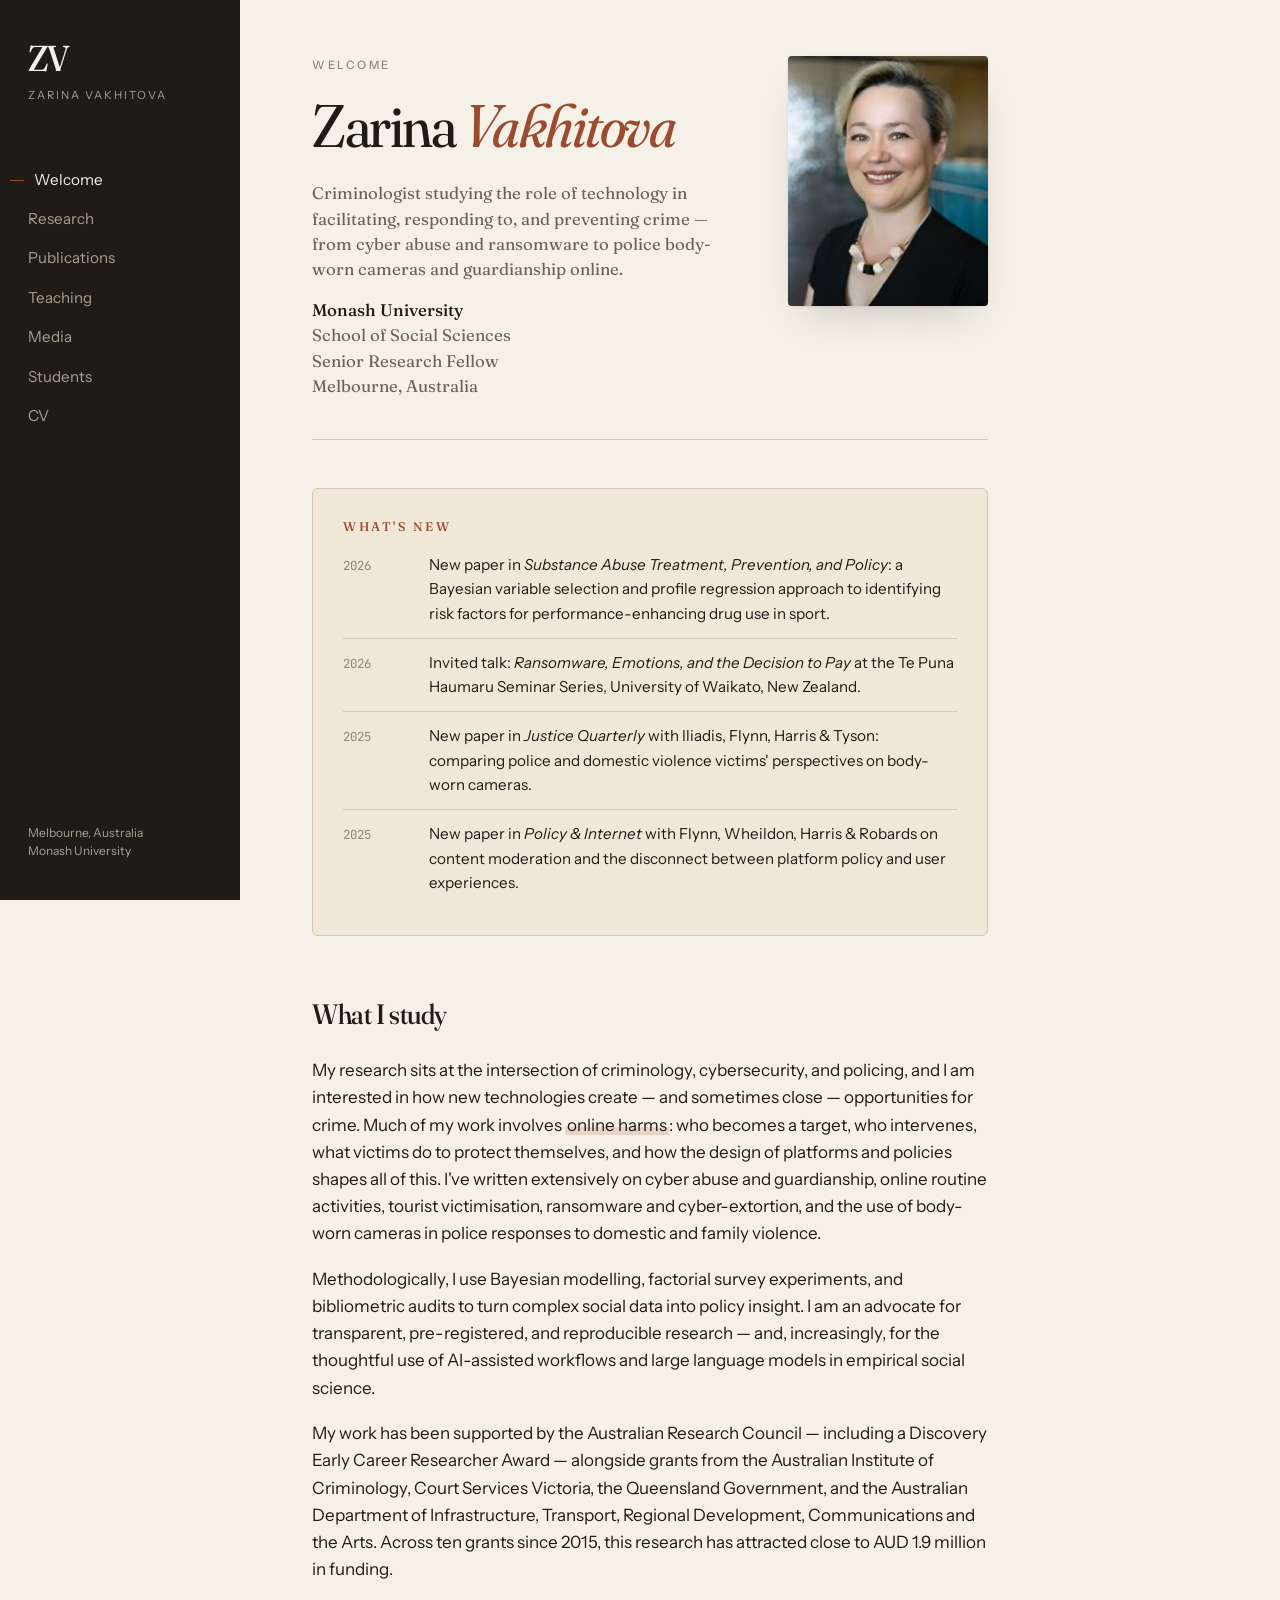
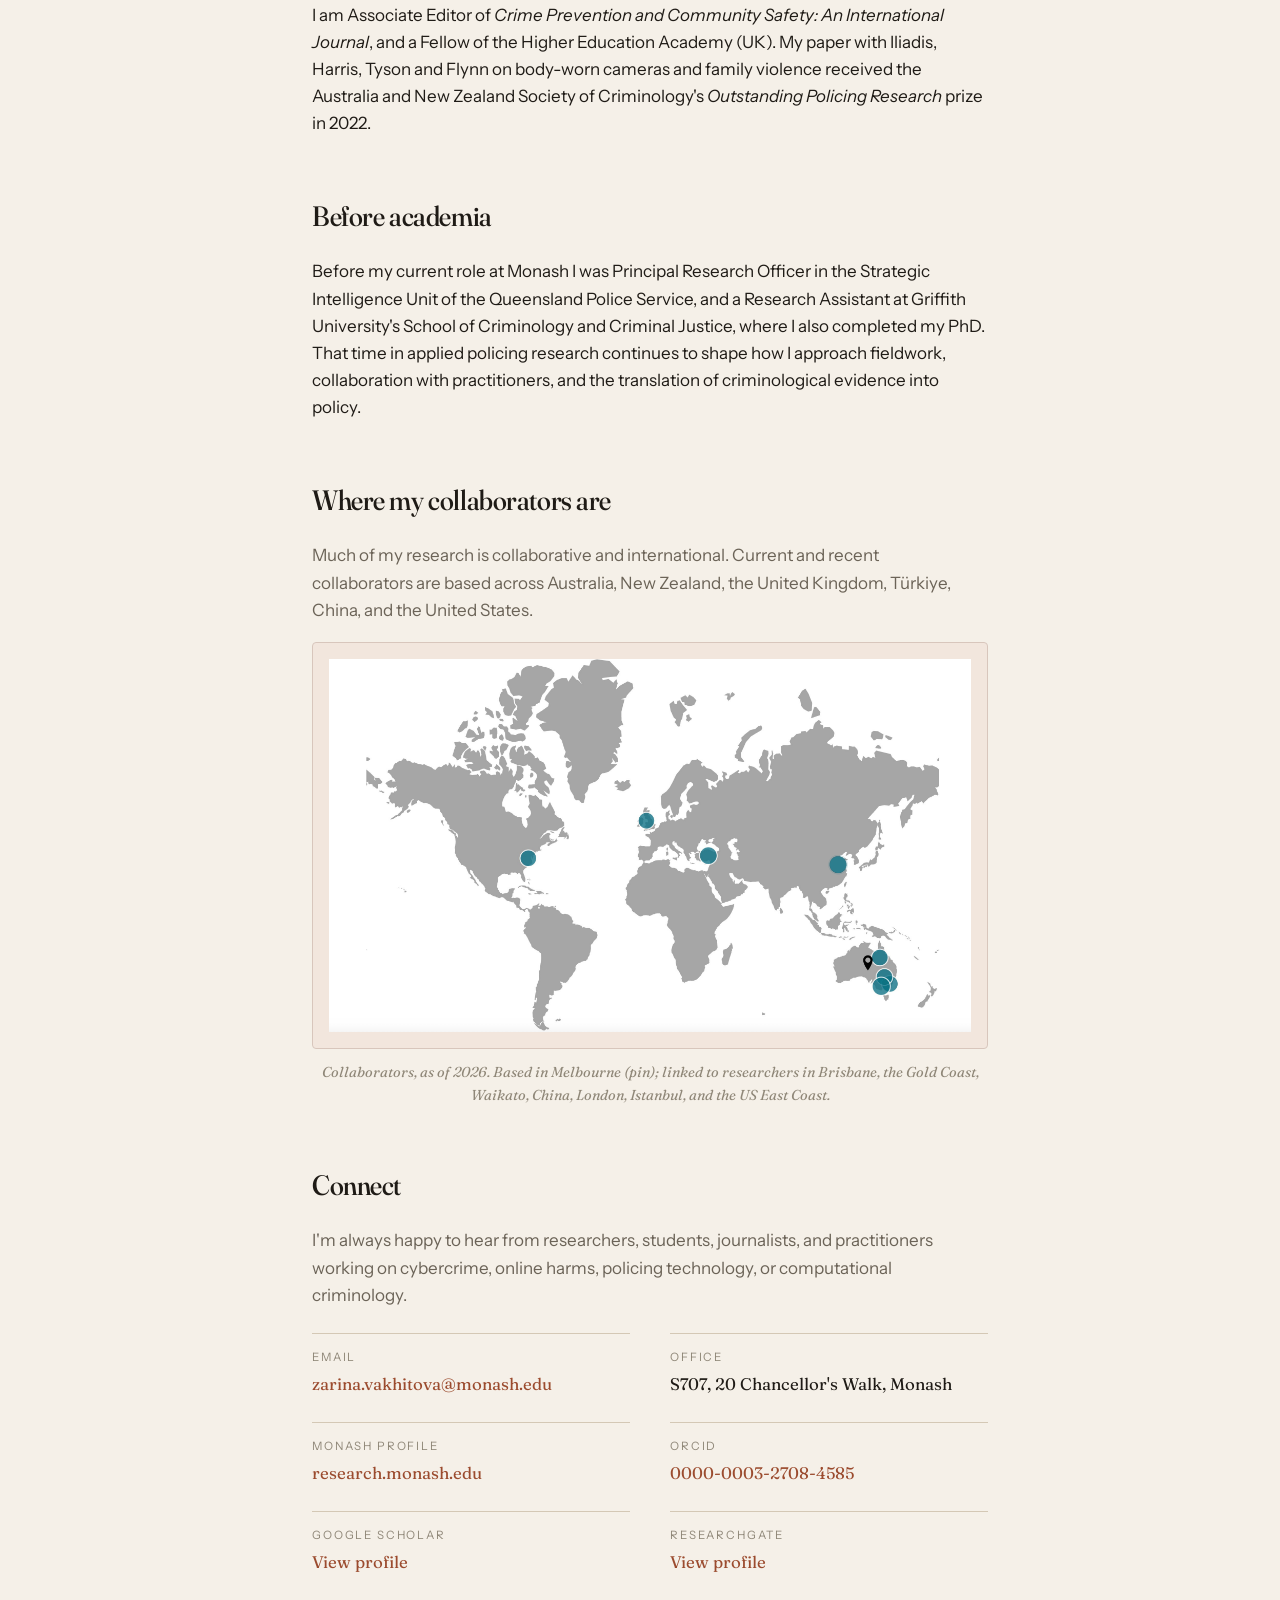
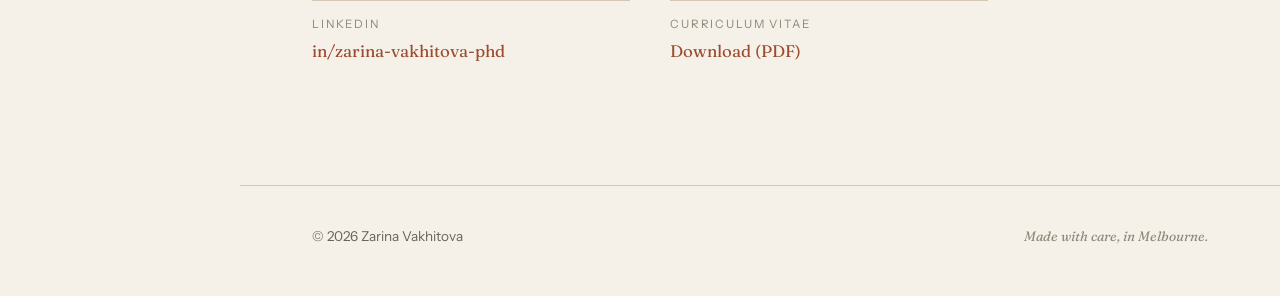
==== index.html @ 58d60b90 "Add files via upload" ====
<!DOCTYPE html>
<html lang="en">
<head>
<meta charset="UTF-8">
<meta name="viewport" content="width=device-width, initial-scale=1.0">
<title>Zarina Vakhitova | Criminologist</title>
<meta name="description" content="Dr Zarina Vakhitova is a criminologist at Monash University studying the role of technology in facilitating, responding to, and preventing crime.">
<link rel="preconnect" href="https://fonts.googleapis.com">
<link rel="preconnect" href="https://fonts.gstatic.com" crossorigin>
<link href="https://fonts.googleapis.com/css2?family=Fraunces:ital,opsz,wght@0,9..144,300;0,9..144,400;0,9..144,500;0,9..144,600;0,9..144,700;1,9..144,400&family=Instrument+Sans:ital,wght@0,400;0,500;0,600;1,400&family=JetBrains+Mono:wght@400;500&display=swap" rel="stylesheet">
<link rel="stylesheet" href="styles.css">
</head>
<body>
<div class="layout">

  <aside class="sidebar">
    <div>
      <a href="index.html" class="logo">ZV</a>
      <div class="logo-sub">Zarina Vakhitova</div>

      <nav class="main-nav">
        <a href="index.html" class="active">Welcome</a>
        <a href="research.html">Research</a>
        <a href="publications.html">Publications</a>
        <a href="teaching.html">Teaching</a>
        <a href="media.html">Media</a>
        <a href="students.html">Students</a>
        <a href="cv.pdf" target="_blank" rel="noopener">CV</a>
      </nav>
    </div>

    <div class="sidebar-footer">
      Melbourne, Australia<br>
      Monash University
    </div>
  </aside>

  <main>

    <div class="hero">
      <div>
        <div class="eyebrow">Welcome</div>
        <h1 class="name">Zarina <em>Vakhitova</em></h1>

        <div class="affiliations">
          Criminologist studying the role of technology in facilitating, responding to, and preventing crime — from cyber abuse and ransomware to police body-worn cameras and guardianship online.

          <div class="af-block">
            <strong>Monash University</strong>
            School of Social Sciences<br>
            Senior Research Fellow<br>
            Melbourne, Australia
          </div>
        </div>
      </div>

      <div class="hero-photo">
        <img src="ZarinaV_portrait.jpg" alt="Zarina Vakhitova">
      </div>
    </div>

    <div class="whats-new">
      <h3>What's New</h3>
      <div class="news-item">
        <div class="news-date">2026</div>
        <div class="news-body">New paper in <em>Substance Abuse Treatment, Prevention, and Policy</em>: a Bayesian variable selection and profile regression approach to identifying risk factors for performance-enhancing drug use in sport.</div>
      </div>
      <div class="news-item">
        <div class="news-date">2026</div>
        <div class="news-body">Invited talk: <em>Ransomware, Emotions, and the Decision to Pay</em> at the Te Puna Haumaru Seminar Series, University of Waikato, New Zealand.</div>
      </div>
      <div class="news-item">
        <div class="news-date">2025</div>
        <div class="news-body">New paper in <em>Justice Quarterly</em> with Iliadis, Flynn, Harris &amp; Tyson: comparing police and domestic violence victims' perspectives on body-worn cameras.</div>
      </div>
      <div class="news-item">
        <div class="news-date">2025</div>
        <div class="news-body">New paper in <em>Policy &amp; Internet</em> with Flynn, Wheildon, Harris &amp; Robards on content moderation and the disconnect between platform policy and user experiences.</div>
      </div>
    </div>

    <section id="about">
      <h2>What I study</h2>

      <p>My research sits at the intersection of criminology, cybersecurity, and policing, and I am interested in how new technologies create — and sometimes close — opportunities for crime. Much of my work involves <span class="highlight">online harms</span>: who becomes a target, who intervenes, what victims do to protect themselves, and how the design of platforms and policies shapes all of this. I've written extensively on cyber abuse and guardianship, online routine activities, tourist victimisation, ransomware and cyber-extortion, and the use of body-worn cameras in police responses to domestic and family violence.</p>

      <p>Methodologically, I use Bayesian modelling, factorial survey experiments, and bibliometric audits to turn complex social data into policy insight. I am an advocate for transparent, pre-registered, and reproducible research — and, increasingly, for the thoughtful use of AI-assisted workflows and large language models in empirical social science.</p>

      <p>My work has been supported by the Australian Research Council — including a Discovery Early Career Researcher Award — alongside grants from the Australian Institute of Criminology, Court Services Victoria, the Queensland Government, and the Australian Department of Infrastructure, Transport, Regional Development, Communications and the Arts. Across ten grants since 2015, this research has attracted close to AUD 1.9&nbsp;million in funding.</p>

      <p>I am Associate Editor of <em>Crime Prevention and Community Safety: An International Journal</em>, and a Fellow of the Higher Education Academy (UK). My paper with Iliadis, Harris, Tyson and Flynn on body-worn cameras and family violence received the Australia and New Zealand Society of Criminology's <em>Outstanding Policing Research</em> prize in 2022.</p>
    </section>

    <section id="before-academia">
      <h2>Before academia</h2>
      <p>Before my current role at Monash I was Principal Research Officer in the Strategic Intelligence Unit of the Queensland Police Service, and a Research Assistant at Griffith University's School of Criminology and Criminal Justice, where I also completed my PhD. That time in applied policing research continues to shape how I approach fieldwork, collaboration with practitioners, and the translation of criminological evidence into policy.</p>
    </section>

    <section id="collaborations">
      <h2>Where my collaborators are</h2>
      <p class="muted" style="max-width: 60ch;">Much of my research is collaborative and international. Current and recent collaborators are based across Australia, New&nbsp;Zealand, the United Kingdom, Türkiye, China, and the United States.</p>
      <div class="map-block">
        <img src="collaborations-map.png" alt="World map showing collaborator locations across Australia, New Zealand, China, the UK, Türkiye, and the US.">
        <div class="map-caption">Collaborators, as of 2026. Based in Melbourne (pin); linked to researchers in Brisbane, the Gold Coast, Waikato, China, London, Istanbul, and the US East Coast.</div>
      </div>
    </section>

    <section id="connect">
      <h2>Connect</h2>
      <p class="muted" style="max-width: 60ch;">I'm always happy to hear from researchers, students, journalists, and practitioners working on cybercrime, online harms, policing technology, or computational criminology.</p>

      <div class="connect-grid">
        <div class="connect-item">
          <div class="label">Email</div>
          <a href="mailto:zarina.vakhitova@monash.edu">zarina.vakhitova@monash.edu</a>
        </div>
        <div class="connect-item">
          <div class="label">Office</div>
          <a href="#" style="color: var(--ink); border: none;">S707, 20 Chancellor's Walk, Monash</a>
        </div>
        <div class="connect-item">
          <div class="label">Monash Profile</div>
          <a href="https://research.monash.edu/en/persons/zarina-vakhitova" target="_blank" rel="noopener">research.monash.edu</a>
        </div>
        <div class="connect-item">
          <div class="label">ORCID</div>
          <a href="https://orcid.org/0000-0003-2708-4585" target="_blank" rel="noopener">0000-0003-2708-4585</a>
        </div>
        <div class="connect-item">
          <div class="label">Google Scholar</div>
          <a href="https://scholar.google.com.au/citations?user=HDpmqrgAAAAJ&hl=en" target="_blank" rel="noopener">View profile</a>
        </div>
        <div class="connect-item">
          <div class="label">ResearchGate</div>
          <a href="https://www.researchgate.net/profile/Zarina-Vakhitova" target="_blank" rel="noopener">View profile</a>
        </div>
        <div class="connect-item">
          <div class="label">LinkedIn</div>
          <a href="https://www.linkedin.com/in/zarina-vakhitova-phd-aa4309151/" target="_blank" rel="noopener">in/zarina-vakhitova-phd</a>
        </div>
        <div class="connect-item">
          <div class="label">Curriculum Vitae</div>
          <a href="cv.pdf" target="_blank" rel="noopener">Download (PDF)</a>
        </div>
      </div>
    </section>

  </main>

  <footer>
    <div>© 2026 Zarina Vakhitova</div>
    <div class="sig">Made with care, in Melbourne.</div>
  </footer>

</div>
</body>
</html>
---- styles.css ----
/* =========================================================
   Zarina Vakhitova — shared stylesheet
   Tweak the variables in :root to change the whole palette.
   ========================================================= */

:root {
  --bg: #F5F0E8;
  --bg-panel: #EFE7D8;
  --ink: #1F1B16;
  --ink-muted: #6B6357;
  --ink-faint: #8F8778;
  --accent: #9B4B2E;          /* terracotta */
  --accent-hover: #7D3A23;
  --accent-soft: #E8D4C4;
  --secondary: #5A6B47;       /* sage / olive */
  --rule: #D4C8B5;
  --sidebar-bg: #1F1B16;
  --sidebar-ink: #F5F0E8;
  --sidebar-muted: #A9A091;
}

* { box-sizing: border-box; margin: 0; padding: 0; }

html { scroll-behavior: smooth; }

body {
  background: var(--bg);
  color: var(--ink);
  font-family: 'Instrument Sans', -apple-system, sans-serif;
  font-size: 17px;
  line-height: 1.6;
  -webkit-font-smoothing: antialiased;
}

a {
  color: var(--accent);
  text-decoration: none;
  border-bottom: 1px solid transparent;
  transition: border-color .2s, color .2s;
}
a:hover { color: var(--accent-hover); border-bottom-color: var(--accent); }

/* ---------------- Layout ---------------- */
.layout {
  display: grid;
  grid-template-columns: 240px 1fr;
  min-height: 100vh;
}

/* ---------------- Sidebar ---------------- */
.sidebar {
  background: var(--sidebar-bg);
  color: var(--sidebar-ink);
  padding: 2.5rem 1.75rem;
  position: sticky;
  top: 0;
  height: 100vh;
  display: flex;
  flex-direction: column;
  overflow-y: auto;
}

.logo {
  font-family: 'Fraunces', serif;
  font-weight: 500;
  font-size: 2.25rem;
  letter-spacing: -0.02em;
  color: var(--sidebar-ink);
  border-bottom: none;
  line-height: 1;
  display: inline-block;
  font-variation-settings: "opsz" 144, "SOFT" 50;
}
.logo:hover { color: var(--accent-soft); border-bottom: none; }

.logo-sub {
  font-family: 'Instrument Sans', sans-serif;
  font-size: 0.7rem;
  text-transform: uppercase;
  letter-spacing: 0.18em;
  color: var(--sidebar-muted);
  margin-top: 0.5rem;
}

nav.main-nav {
  margin-top: 3.5rem;
  display: flex;
  flex-direction: column;
  gap: 0.15rem;
}

nav.main-nav a {
  color: var(--sidebar-muted);
  font-size: 0.95rem;
  padding: 0.4rem 0;
  border: none;
  transition: color .18s, padding-left .18s;
}
nav.main-nav a:hover,
nav.main-nav a.active {
  color: var(--sidebar-ink);
  padding-left: 0.35rem;
  border-bottom: none;
}
nav.main-nav a.active::before {
  content: "";
  display: inline-block;
  width: 14px;
  height: 1px;
  background: var(--accent);
  vertical-align: middle;
  margin-right: 10px;
  margin-left: -24px;
}

.sidebar-footer {
  margin-top: auto;
  padding-top: 2rem;
  font-size: 0.75rem;
  color: var(--sidebar-muted);
  line-height: 1.5;
}

/* ---------------- Main content ---------------- */
main {
  padding: 3.5rem 4.5rem 4rem;
  max-width: 820px;
}

.eyebrow {
  font-size: 0.72rem;
  letter-spacing: 0.22em;
  text-transform: uppercase;
  color: var(--ink-faint);
  margin-bottom: 1.25rem;
  font-weight: 500;
}

h1.name {
  font-family: 'Fraunces', serif;
  font-weight: 400;
  font-size: clamp(2.5rem, 5vw, 3.75rem);
  line-height: 1.05;
  letter-spacing: -0.025em;
  margin-bottom: 1.5rem;
  font-variation-settings: "opsz" 144, "SOFT" 50;
}
h1.name em { font-style: italic; color: var(--accent); font-weight: 400; }

/* ---------------- Hero (index) ---------------- */
.hero {
  display: grid;
  grid-template-columns: 1fr 200px;
  gap: 2.5rem;
  align-items: start;
  padding-bottom: 2.5rem;
  border-bottom: 1px solid var(--rule);
  margin-bottom: 3rem;
}

.hero-photo {
  width: 200px;
  aspect-ratio: 4 / 5;
  border-radius: 4px;
  overflow: hidden;
  box-shadow: 0 1px 3px rgba(31,27,22,.08), 0 20px 40px -20px rgba(31,27,22,.25);
  background: var(--accent-soft);
}
.hero-photo img {
  width: 100%;
  height: 100%;
  object-fit: cover;
  display: block;
  filter: saturate(0.95) contrast(1.02);
  transition: filter .4s ease;
}
.hero-photo:hover img { filter: saturate(1.05) contrast(1.03); }

.affiliations {
  font-family: 'Fraunces', serif;
  font-size: 1.05rem;
  line-height: 1.5;
  color: var(--ink-muted);
  font-variation-settings: "opsz" 14;
}
.affiliations strong { color: var(--ink); font-weight: 500; display: block; }
.affiliations .af-block { margin-top: 0.75rem; }
.affiliations .af-block:first-child { margin-top: 1rem; }

/* ---------------- Page hero (non-index pages) ---------------- */
.page-hero {
  padding-bottom: 2rem;
  border-bottom: 1px solid var(--rule);
  margin-bottom: 3rem;
}
.page-hero h1 {
  font-family: 'Fraunces', serif;
  font-weight: 400;
  font-size: clamp(2.25rem, 4.5vw, 3.25rem);
  line-height: 1.05;
  letter-spacing: -0.025em;
  margin-bottom: 1rem;
  font-variation-settings: "opsz" 144, "SOFT" 50;
}
.page-hero h1 em { font-style: italic; color: var(--accent); font-weight: 400; }
.page-hero .lede {
  font-family: 'Fraunces', serif;
  font-variation-settings: "opsz" 14;
  font-size: 1.15rem;
  color: var(--ink-muted);
  max-width: 62ch;
  line-height: 1.55;
}

/* ---------------- Content sections ---------------- */
section { margin-bottom: 3.5rem; }

h2 {
  font-family: 'Fraunces', serif;
  font-weight: 500;
  font-size: 1.75rem;
  letter-spacing: -0.015em;
  margin-bottom: 1.25rem;
  color: var(--ink);
  font-variation-settings: "opsz" 144, "SOFT" 30;
}

h3 {
  font-family: 'Fraunces', serif;
  font-weight: 500;
  font-size: 1.2rem;
  letter-spacing: -0.01em;
  margin-bottom: 0.5rem;
  color: var(--ink);
  font-variation-settings: "opsz" 14;
}

section p { margin-bottom: 1.15rem; color: var(--ink); }
section p + p { margin-top: 0; }

.highlight {
  background: linear-gradient(transparent 62%, var(--accent-soft) 62%);
  padding: 0 2px;
}

.muted { color: var(--ink-muted); }

/* ---------------- What's New panel ---------------- */
.whats-new {
  background: var(--bg-panel);
  border: 1px solid var(--rule);
  border-radius: 6px;
  padding: 1.75rem 1.9rem;
  margin-bottom: 3.5rem;
}
.whats-new h3 {
  font-family: 'Fraunces', serif;
  font-weight: 500;
  font-size: 0.78rem;
  text-transform: uppercase;
  letter-spacing: 0.2em;
  color: var(--accent);
  margin-bottom: 1rem;
}
.news-item {
  display: grid;
  grid-template-columns: 70px 1fr;
  gap: 1rem;
  padding: 0.75rem 0;
  border-top: 1px solid var(--rule);
  font-size: 0.95rem;
}
.news-item:first-of-type { border-top: none; padding-top: 0; }
.news-date {
  font-family: 'JetBrains Mono', monospace;
  font-size: 0.78rem;
  color: var(--ink-faint);
  padding-top: 3px;
}
.news-body { color: var(--ink); }

/* ---------------- Publications ---------------- */
.pub-year {
  font-family: 'JetBrains Mono', monospace;
  font-size: 0.78rem;
  color: var(--ink-faint);
  text-transform: uppercase;
  letter-spacing: 0.2em;
  margin: 2.5rem 0 1rem;
  padding-bottom: 0.5rem;
  border-bottom: 1px solid var(--rule);
}
.pub-year:first-child { margin-top: 0; }

.pub-list { list-style: none; padding: 0; }
.pub-item {
  padding: 1.1rem 0;
  border-top: 1px solid var(--rule);
}
.pub-item:first-child { border-top: none; padding-top: 0; }
.pub-title {
  font-family: 'Fraunces', serif;
  font-weight: 500;
  font-size: 1.1rem;
  margin-bottom: 0.35rem;
  color: var(--ink);
  font-variation-settings: "opsz" 14;
  line-height: 1.35;
}
.pub-authors { color: var(--ink-muted); font-size: 0.95rem; margin-bottom: 0.25rem; }
.pub-authors strong { color: var(--ink); font-weight: 500; }
.pub-venue { font-style: italic; color: var(--ink-faint); font-size: 0.9rem; }
.pub-links { margin-top: 0.6rem; display: flex; gap: 0.5rem; flex-wrap: wrap; }
.pub-links a {
  font-family: 'Instrument Sans', sans-serif;
  font-size: 0.72rem;
  text-transform: uppercase;
  letter-spacing: 0.12em;
  border: 1px solid var(--rule);
  padding: 0.3rem 0.7rem;
  border-radius: 3px;
  color: var(--ink-muted);
}
.pub-links a:hover {
  background: var(--accent-soft);
  border-color: var(--accent-soft);
  color: var(--ink);
}

/* ---------------- Course list (teaching) ---------------- */
.course-list { display: flex; flex-direction: column; }
.course {
  padding: 1.25rem 0;
  border-top: 1px solid var(--rule);
  display: grid;
  grid-template-columns: 120px 1fr;
  gap: 1.5rem;
  align-items: start;
}
.course:first-child { border-top: none; padding-top: 0; }
.course-code {
  font-family: 'JetBrains Mono', monospace;
  font-size: 0.82rem;
  color: var(--accent);
  padding-top: 3px;
  letter-spacing: 0.05em;
}
.course-title {
  font-family: 'Fraunces', serif;
  font-weight: 500;
  font-size: 1.1rem;
  margin-bottom: 0.25rem;
  font-variation-settings: "opsz" 14;
}
.course-meta { color: var(--ink-faint); font-size: 0.85rem; margin-bottom: 0.5rem; }
.course-desc { color: var(--ink-muted); font-size: 0.95rem; }

/* ---------------- Media list ---------------- */
.media-item {
  display: grid;
  grid-template-columns: 120px 1fr;
  gap: 1.5rem;
  padding: 1.1rem 0;
  border-top: 1px solid var(--rule);
  align-items: baseline;
}
.media-item:first-of-type { border-top: none; padding-top: 0; }
.media-outlet {
  font-family: 'JetBrains Mono', monospace;
  font-size: 0.78rem;
  text-transform: uppercase;
  letter-spacing: 0.12em;
  color: var(--ink-faint);
}
.media-title {
  font-family: 'Fraunces', serif;
  font-size: 1.05rem;
  font-weight: 500;
  margin-bottom: 0.25rem;
  font-variation-settings: "opsz" 14;
}
.media-date { color: var(--ink-faint); font-size: 0.85rem; }

/* ---------------- Student list ---------------- */
.student-list {
  display: grid;
  grid-template-columns: 1fr 1fr;
  gap: 1.25rem 2rem;
  margin-top: 1rem;
}
.student {
  padding: 1rem 0;
  border-top: 1px solid var(--rule);
}
.student-name {
  font-family: 'Fraunces', serif;
  font-weight: 500;
  font-size: 1.05rem;
  margin-bottom: 0.2rem;
  font-variation-settings: "opsz" 14;
}
.student-topic { font-size: 0.92rem; color: var(--ink-muted); margin-bottom: 0.15rem; }
.student-status { font-size: 0.8rem; color: var(--ink-faint); font-style: italic; }

/* ---------------- Connect (index) ---------------- */
.connect-grid {
  display: grid;
  grid-template-columns: 1fr 1fr;
  gap: 1.5rem 2.5rem;
  margin-top: 1.5rem;
}
.connect-item {
  border-top: 1px solid var(--rule);
  padding-top: 0.9rem;
}
.connect-item .label {
  font-size: 0.72rem;
  text-transform: uppercase;
  letter-spacing: 0.16em;
  color: var(--ink-faint);
  margin-bottom: 0.25rem;
}
.connect-item a {
  font-family: 'Fraunces', serif;
  font-size: 1.05rem;
  font-weight: 400;
  border: none;
  font-variation-settings: "opsz" 14;
}

/* ---------------- Funding list ---------------- */
.grant-list { display: flex; flex-direction: column; }
.grant {
  display: grid;
  grid-template-columns: 60px 1fr 130px;
  gap: 1.25rem;
  padding: 0.9rem 0;
  border-top: 1px solid var(--rule);
  align-items: baseline;
}
.grant:first-child { border-top: none; padding-top: 0; }
.grant-year {
  font-family: 'JetBrains Mono', monospace;
  font-size: 0.82rem;
  color: var(--accent);
}
.grant-title {
  font-family: 'Fraunces', serif;
  font-size: 1.02rem;
  font-weight: 500;
  line-height: 1.35;
  font-variation-settings: "opsz" 14;
  margin-bottom: 0.2rem;
}
.grant-funder { color: var(--ink-faint); font-size: 0.85rem; }
.grant-amount {
  font-family: 'JetBrains Mono', monospace;
  font-size: 0.9rem;
  color: var(--ink-muted);
  text-align: right;
}
.grant-total {
  margin-top: 0.75rem;
  padding-top: 0.9rem;
  border-top: 2px solid var(--ink);
  display: flex;
  justify-content: space-between;
  font-family: 'Fraunces', serif;
  font-variation-settings: "opsz" 14;
}
.grant-total strong {
  font-family: 'JetBrains Mono', monospace;
  font-weight: 500;
}

@media (max-width: 860px) {
  .grant {
    grid-template-columns: 1fr;
    gap: 0.25rem;
  }
  .grant-amount { text-align: left; }
}

/* ---------------- Callout box ---------------- */
.callout {
  background: var(--bg-panel);
  border-left: 3px solid var(--accent);
  padding: 1.25rem 1.5rem;
  margin: 1.5rem 0;
  border-radius: 0 4px 4px 0;
  font-family: 'Fraunces', serif;
  font-variation-settings: "opsz" 14;
  color: var(--ink);
  font-size: 1rem;
  line-height: 1.55;
}

/* ---------------- Quotes / testimonials ---------------- */
.quote {
  font-family: 'Fraunces', serif;
  font-variation-settings: "opsz" 14;
  font-style: italic;
  color: var(--ink);
  font-size: 1.05rem;
  line-height: 1.55;
  padding: 0.25rem 0 0.25rem 1.5rem;
  border-left: 2px solid var(--accent);
  margin: 1.25rem 0;
}
.quote cite {
  display: block;
  margin-top: 0.6rem;
  font-style: normal;
  font-size: 0.72rem;
  color: var(--ink-faint);
  letter-spacing: 0.12em;
  text-transform: uppercase;
  font-family: 'Instrument Sans', sans-serif;
}

/* ---------------- Collaborations map ---------------- */
.map-block { margin: 1rem 0 0; }
.map-block img {
  width: 100%;
  height: auto;
  display: block;
  border-radius: 4px;
  background: var(--bg-panel);
  padding: 1rem;
  border: 1px solid var(--rule);
  filter: hue-rotate(-20deg) saturate(0.85);
}
.map-caption {
  font-family: 'Fraunces', serif;
  font-style: italic;
  font-variation-settings: "opsz" 14;
  color: var(--ink-faint);
  font-size: 0.9rem;
  margin-top: 0.75rem;
  text-align: center;
}

/* ---------------- Funding list ---------------- */
.funding-list { display: flex; flex-direction: column; }
.grant {
  display: grid;
  grid-template-columns: 60px 1fr 130px;
  gap: 1.5rem;
  padding: 1rem 0;
  border-top: 1px solid var(--rule);
  align-items: baseline;
}
.grant:first-child { border-top: none; padding-top: 0; }
.grant-year {
  font-family: 'JetBrains Mono', monospace;
  font-size: 0.82rem;
  color: var(--ink-faint);
  letter-spacing: 0.05em;
}
.grant-title {
  font-family: 'Fraunces', serif;
  font-weight: 500;
  font-size: 1rem;
  margin-bottom: 0.2rem;
  font-variation-settings: "opsz" 14;
  line-height: 1.35;
}
.grant-funder { color: var(--ink-muted); font-size: 0.88rem; }
.grant-amount {
  font-family: 'JetBrains Mono', monospace;
  font-size: 0.85rem;
  color: var(--secondary);
  text-align: right;
  font-weight: 500;
}

/* ---------------- Status tags (in press, under review) ---------------- */
.tag {
  display: inline-block;
  font-family: 'Instrument Sans', sans-serif;
  font-size: 0.68rem;
  text-transform: uppercase;
  letter-spacing: 0.14em;
  background: var(--accent-soft);
  color: var(--accent-hover);
  padding: 0.15rem 0.5rem;
  border-radius: 3px;
  margin-left: 0.5rem;
  vertical-align: middle;
  font-weight: 500;
}
.tag.review { background: #DEDBC9; color: var(--secondary); }

/* ---------------- Footer ---------------- */
footer {
  grid-column: 2;
  padding: 2.5rem 4.5rem 3rem;
  border-top: 1px solid var(--rule);
  font-size: 0.85rem;
  color: var(--ink-muted);
  display: flex;
  justify-content: space-between;
  flex-wrap: wrap;
  gap: 1rem;
}
footer .sig {
  font-family: 'Fraunces', serif;
  font-style: italic;
  color: var(--ink-faint);
}

/* ---------------- Responsive ---------------- */
@media (max-width: 860px) {
  .layout { grid-template-columns: 1fr; }
  .sidebar {
    position: static;
    height: auto;
    padding: 1.5rem 1.75rem;
    flex-direction: row;
    align-items: center;
    justify-content: space-between;
    flex-wrap: wrap;
  }
  nav.main-nav {
    margin-top: 0;
    flex-direction: row;
    gap: 0.25rem 1.25rem;
    flex-wrap: wrap;
  }
  nav.main-nav a.active::before { display: none; }
  nav.main-nav a.active { padding-left: 0; }
  .sidebar-footer { display: none; }
  main { padding: 2.5rem 1.75rem 3rem; }
  .hero { grid-template-columns: 1fr; gap: 1.5rem; }
  .hero-photo { width: 160px; }
  .connect-grid { grid-template-columns: 1fr; }
  .student-list { grid-template-columns: 1fr; }
  .course { grid-template-columns: 1fr; gap: 0.25rem; }
  .media-item { grid-template-columns: 1fr; gap: 0.35rem; }
  .grant { grid-template-columns: 1fr; gap: 0.25rem; }
  .grant-amount { text-align: left; }
  footer { padding: 2rem 1.75rem; grid-column: 1; }
}
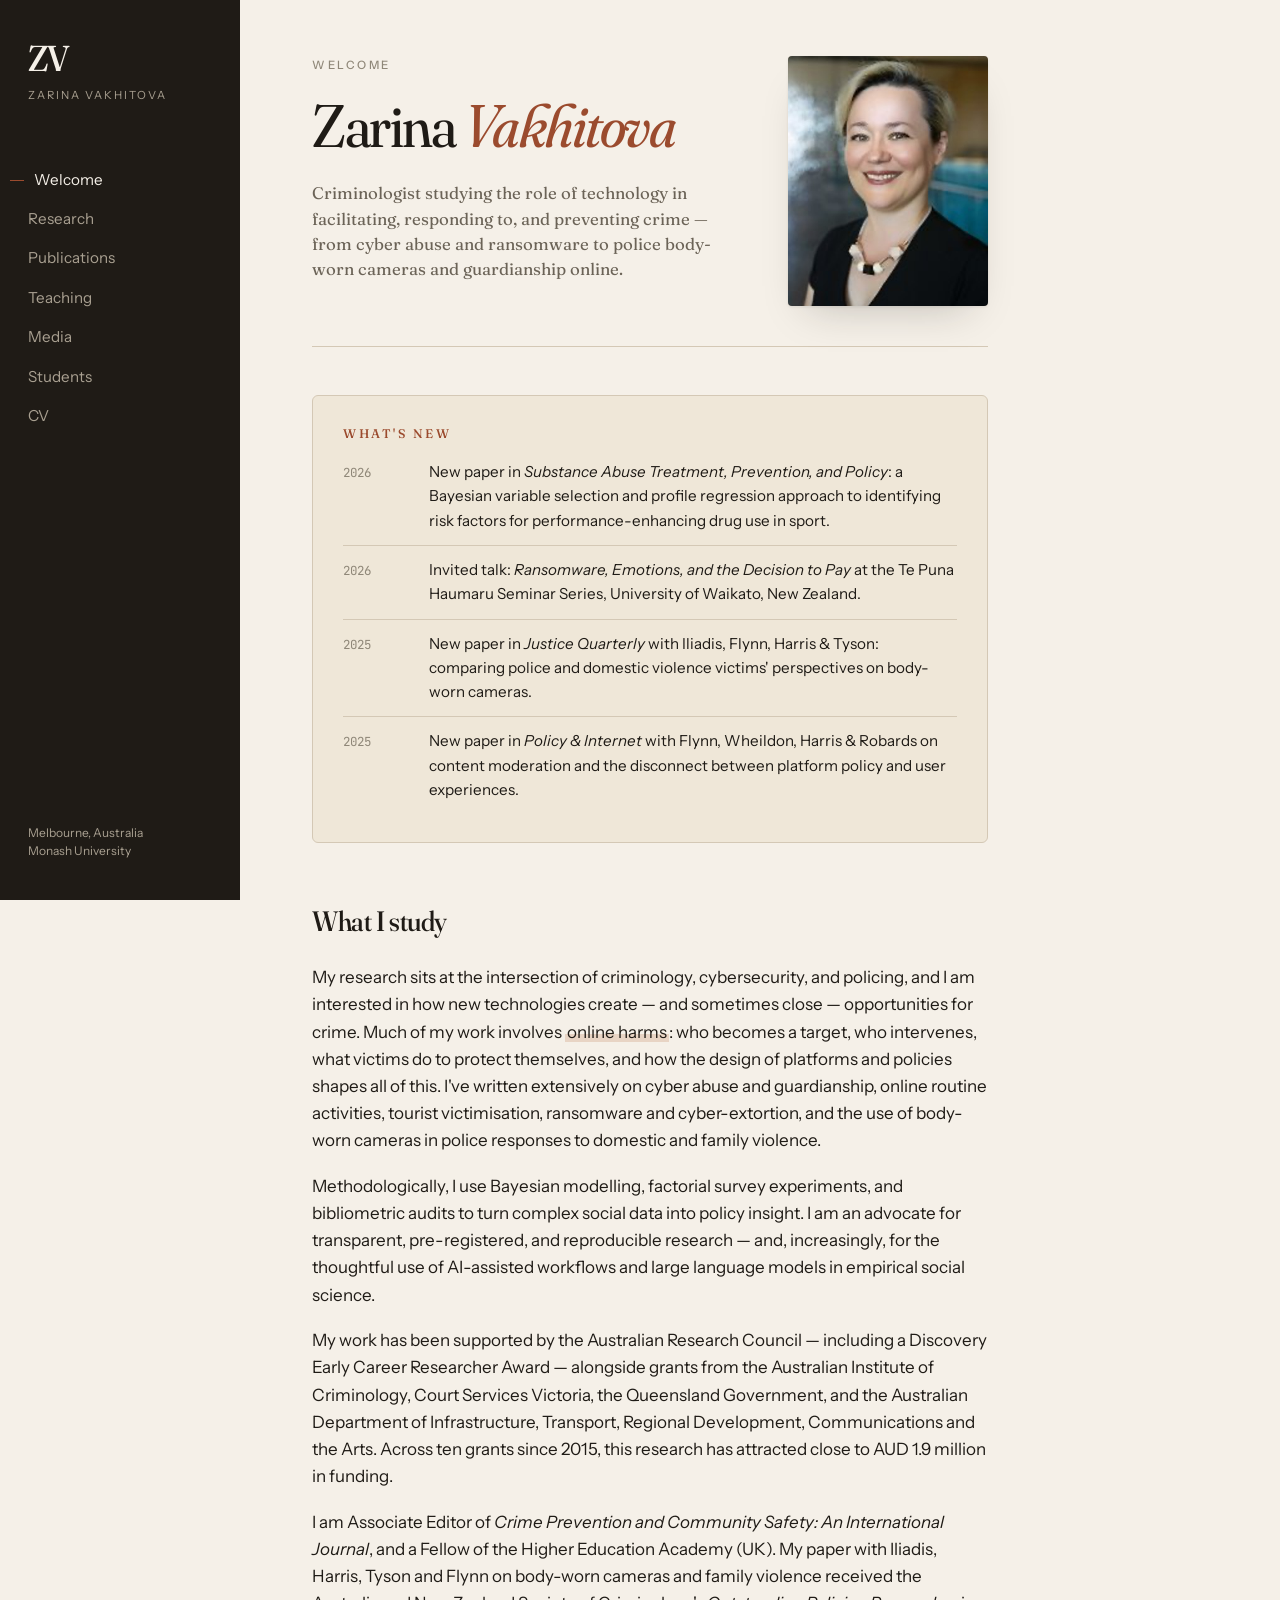
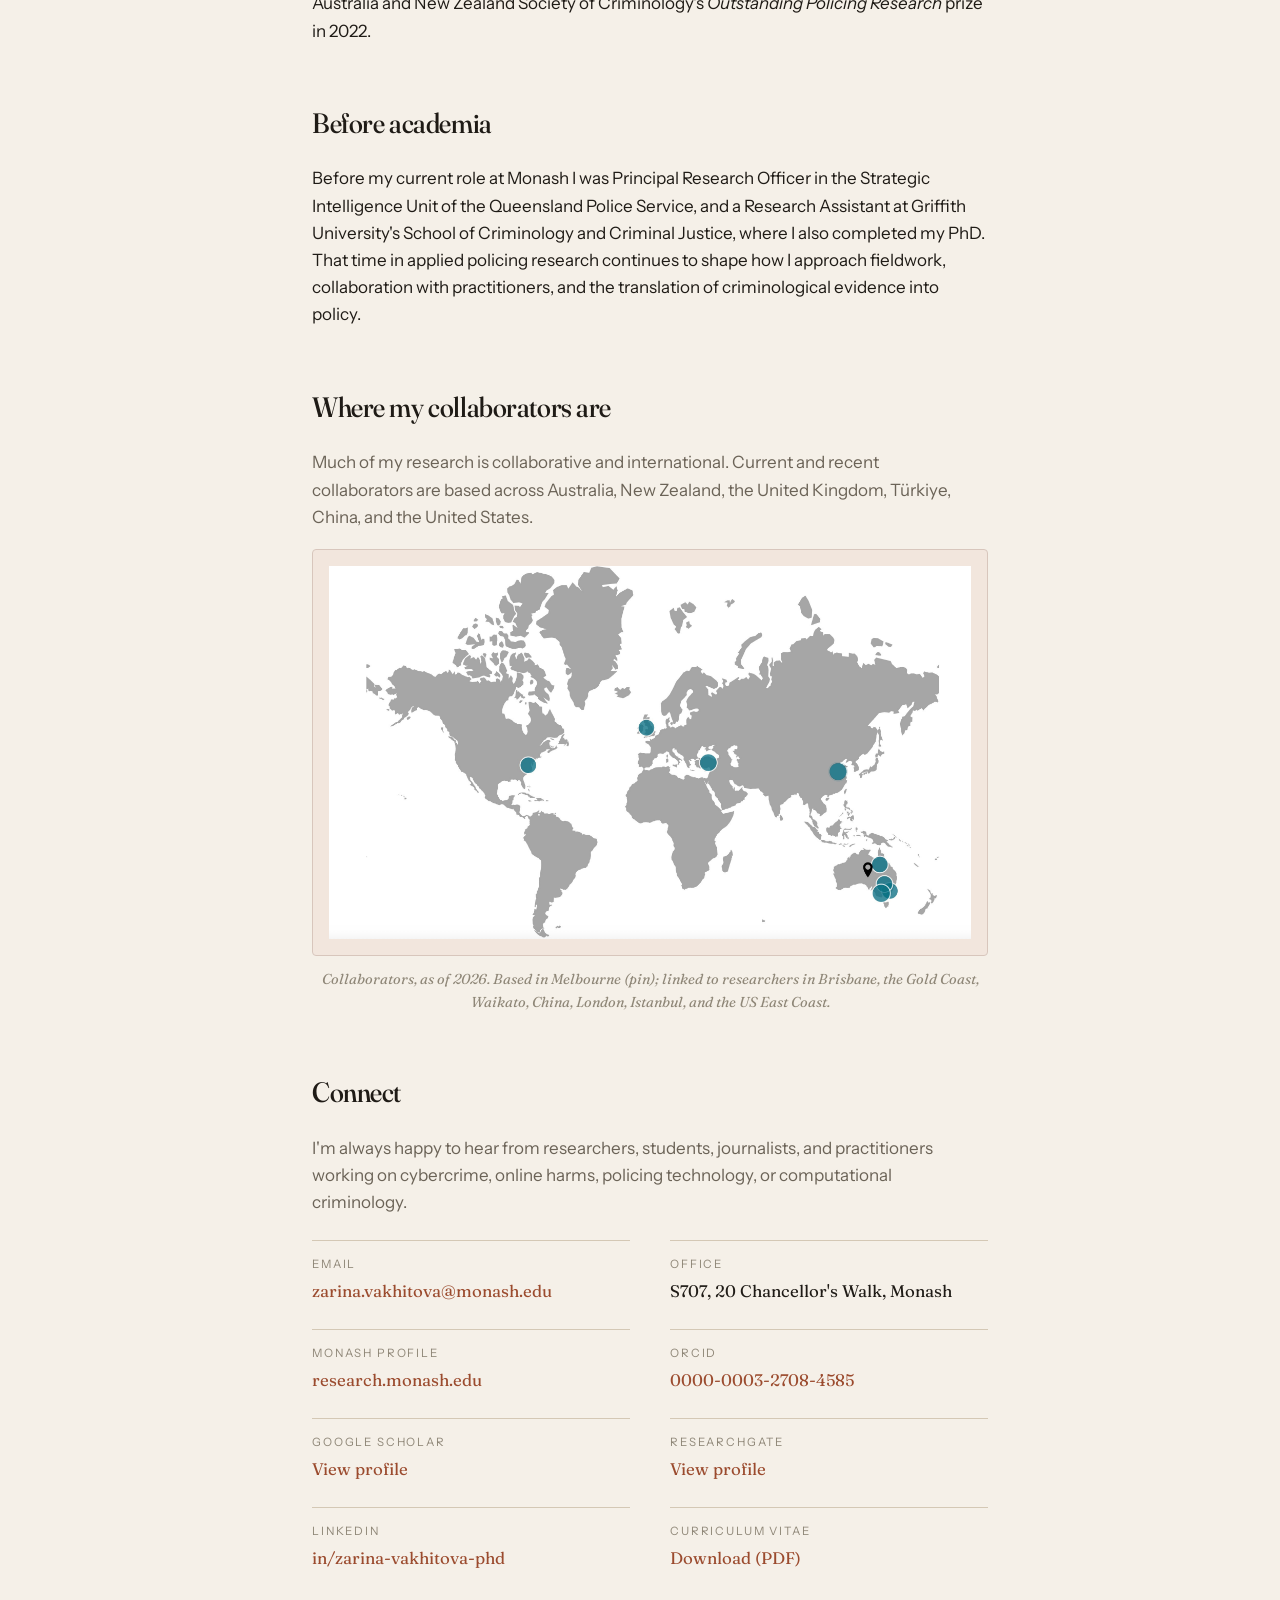
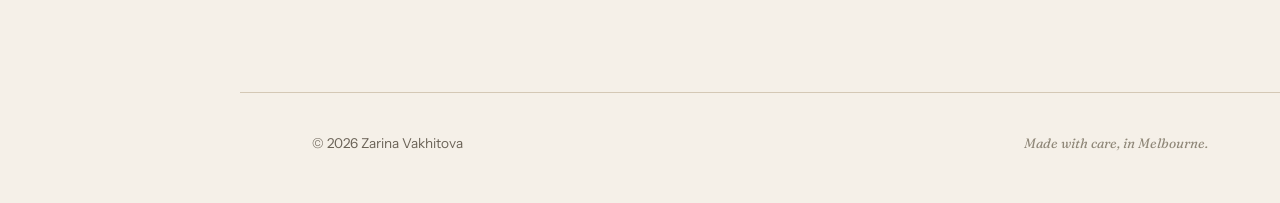
==== commit 49fbc051: "Update index.html" ====
--- a/index.html
+++ b/index.html
@@ -1,6 +1,7 @@
 <!DOCTYPE html>
 <html lang="en">
 <head>
+
 <meta charset="UTF-8">
 <meta name="viewport" content="width=device-width, initial-scale=1.0">
 <title>Zarina Vakhitova | Criminologist</title>
@@ -9,6 +10,10 @@
 <link rel="preconnect" href="https://fonts.gstatic.com" crossorigin>
 <link href="https://fonts.googleapis.com/css2?family=Fraunces:ital,opsz,wght@0,9..144,300;0,9..144,400;0,9..144,500;0,9..144,600;0,9..144,700;1,9..144,400&family=Instrument+Sans:ital,wght@0,400;0,500;0,600;1,400&family=JetBrains+Mono:wght@400;500&display=swap" rel="stylesheet">
 <link rel="stylesheet" href="styles.css">
+<link rel="icon" type="image/svg+xml" href="/favicon-alt-light.svg?v=3">
+<link rel="icon" type="image/png" sizes="32x32" href="/favicon-32x32.png?v=3">
+<link rel="icon" href="/favicon.ico?v=3">
+<link rel="apple-touch-icon" sizes="180x180" href="/apple-touch-icon.png?v=3">
 </head>
 <body>
 <div class="layout">
@@ -44,13 +49,6 @@
 
         <div class="affiliations">
           Criminologist studying the role of technology in facilitating, responding to, and preventing crime — from cyber abuse and ransomware to police body-worn cameras and guardianship online.
-
-          <div class="af-block">
-            <strong>Monash University</strong>
-            School of Social Sciences<br>
-            Senior Research Fellow<br>
-            Melbourne, Australia
-          </div>
         </div>
       </div>
 
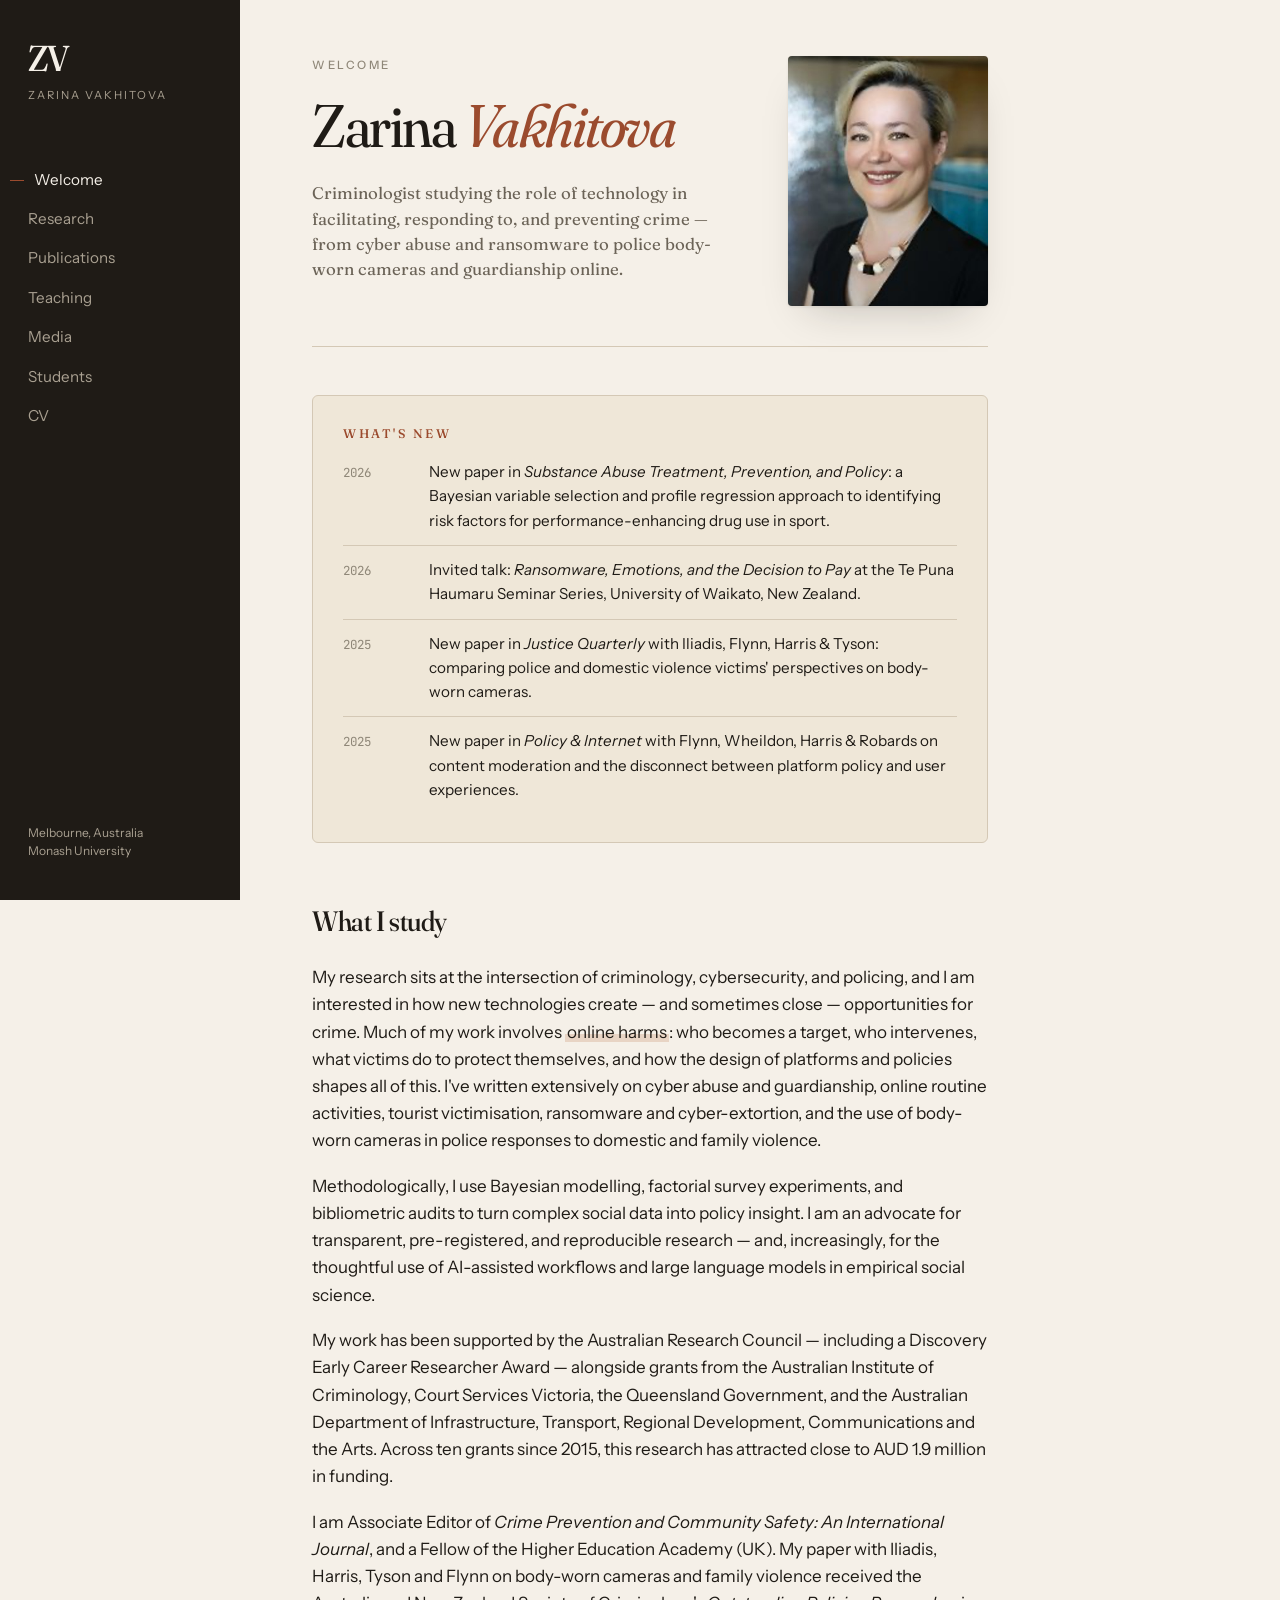
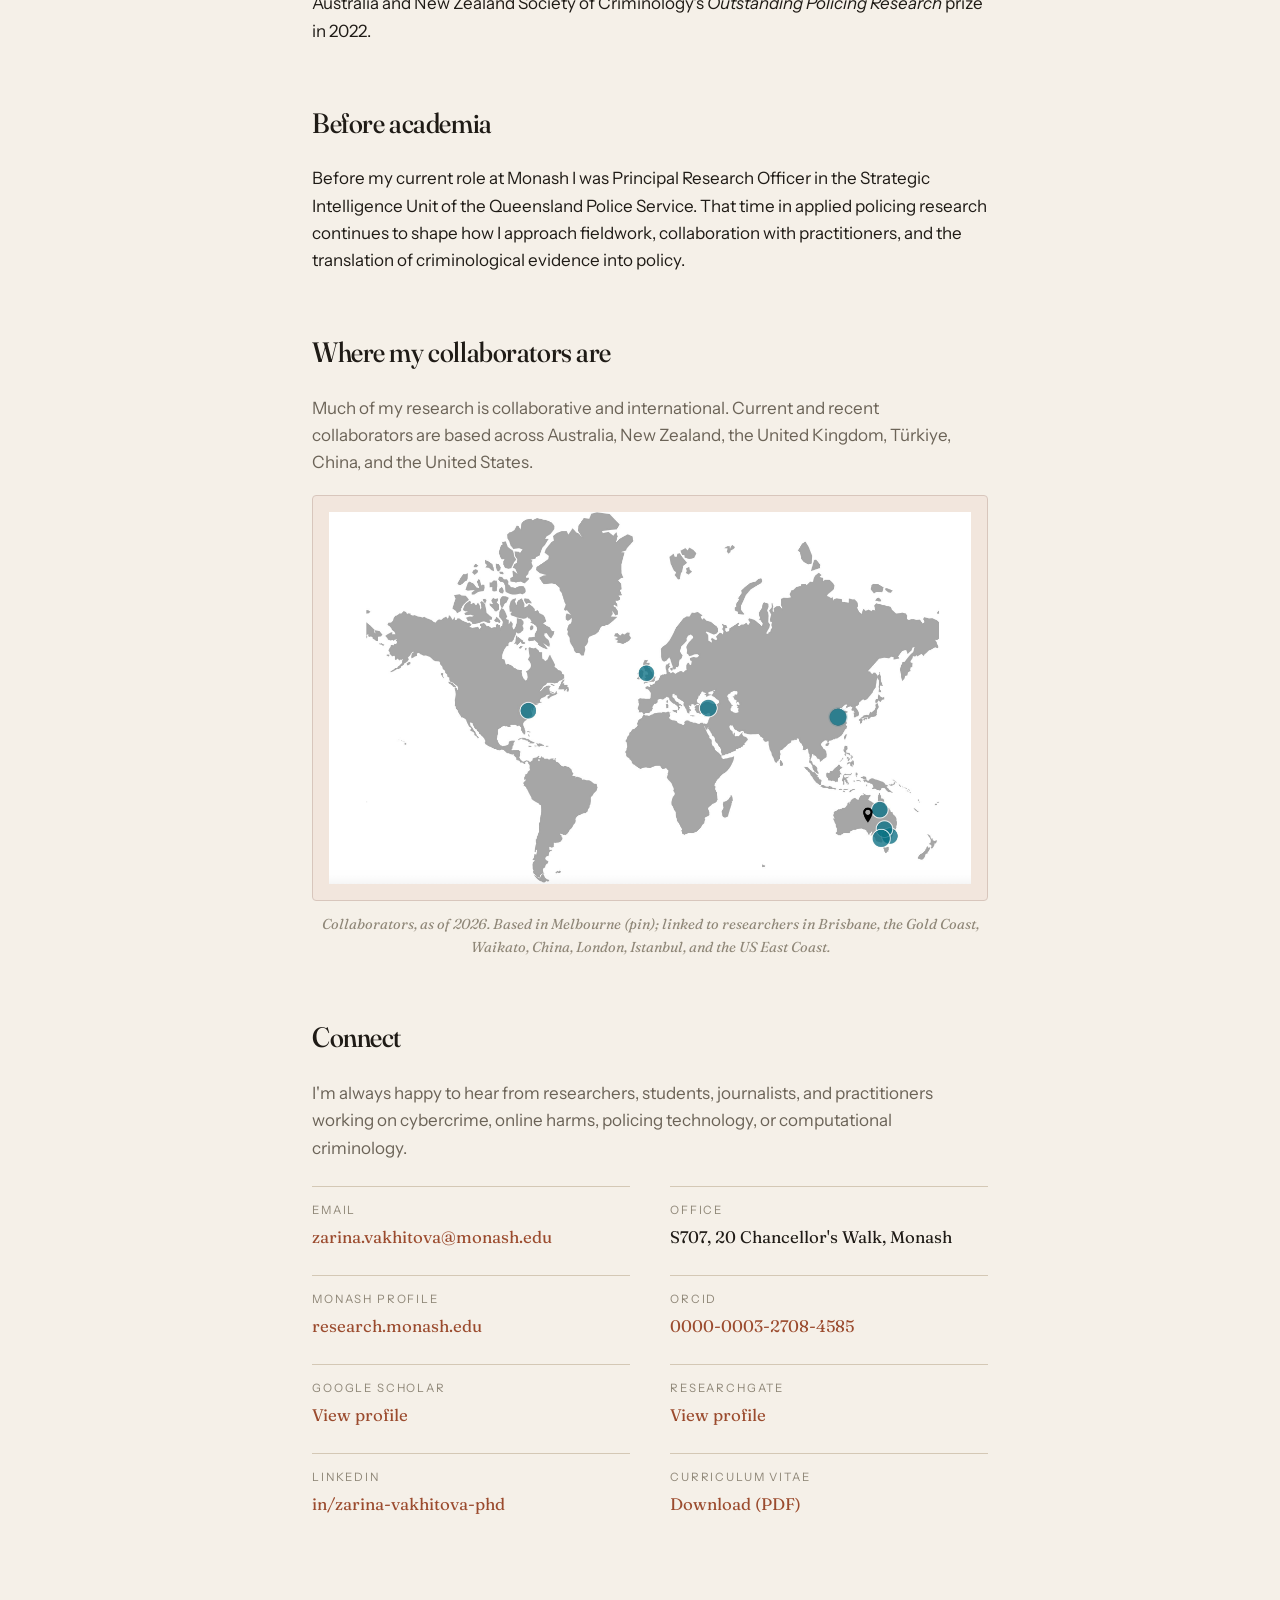
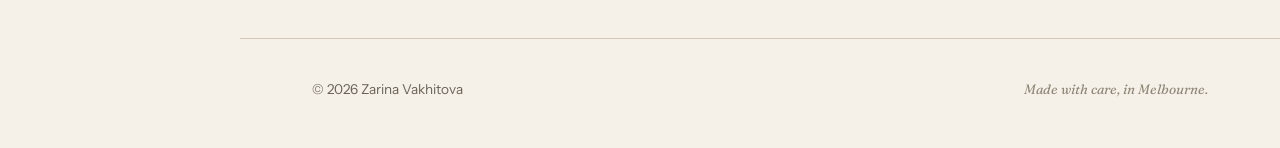
==== commit fcb140d9: "Update index.html" ====
--- a/index.html
+++ b/index.html
@@ -91,7 +91,7 @@
 
     <section id="before-academia">
       <h2>Before academia</h2>
-      <p>Before my current role at Monash I was Principal Research Officer in the Strategic Intelligence Unit of the Queensland Police Service, and a Research Assistant at Griffith University's School of Criminology and Criminal Justice, where I also completed my PhD. That time in applied policing research continues to shape how I approach fieldwork, collaboration with practitioners, and the translation of criminological evidence into policy.</p>
+      <p>Before my current role at Monash I was Principal Research Officer in the Strategic Intelligence Unit of the Queensland Police Service. That time in applied policing research continues to shape how I approach fieldwork, collaboration with practitioners, and the translation of criminological evidence into policy.</p>
     </section>
 
     <section id="collaborations">
